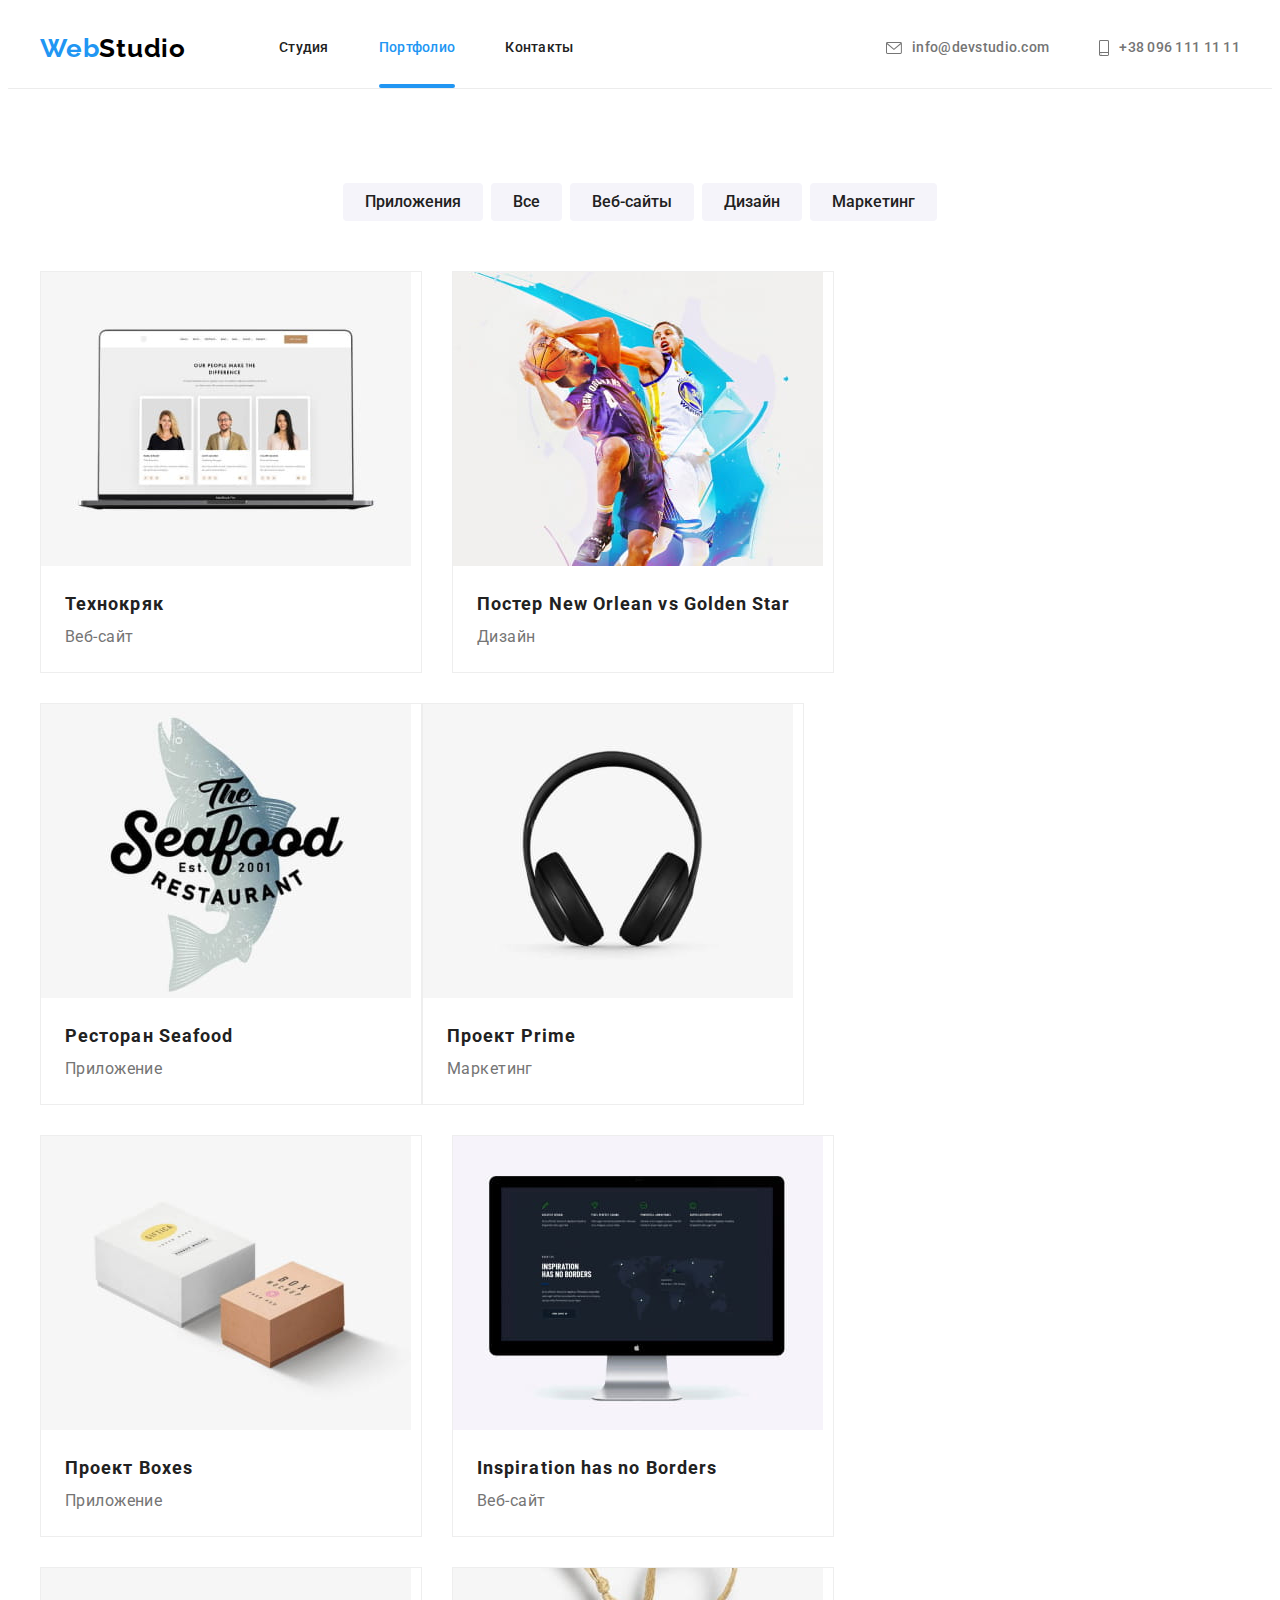
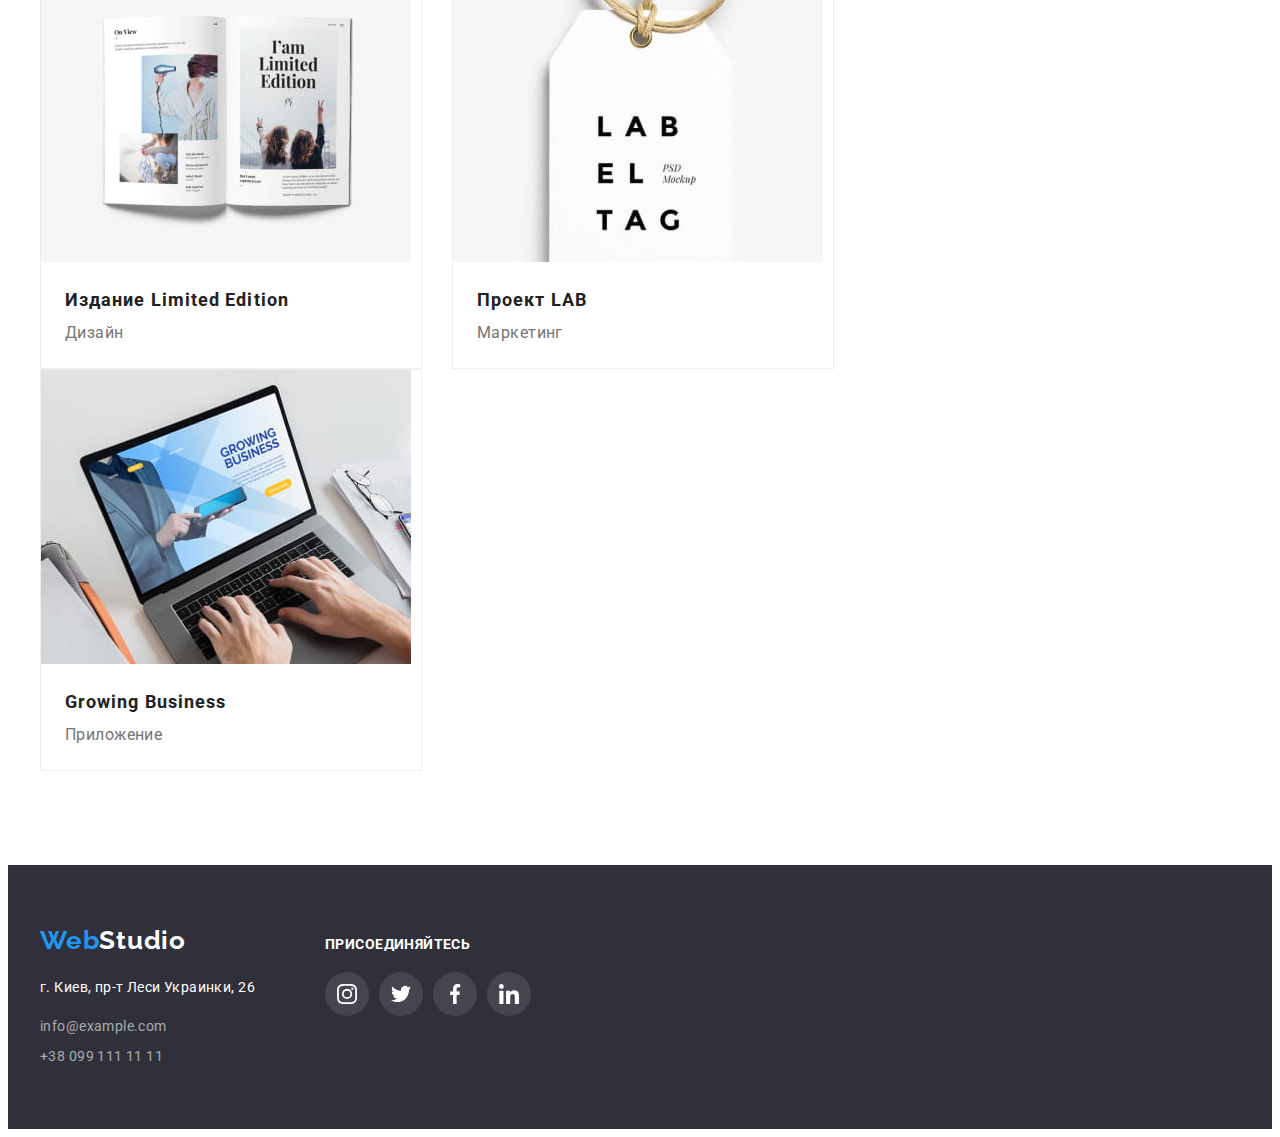
==== portfolio.html @ e9db3003 "modal" ====
<!DOCTYPE html>
<html lang="ru">
<head>
    <meta charset="UTF-8">
    <meta http-equiv="X-UA-Compatible" content="IE=edge">
    <meta name="viewport" content="width=device-width, initial-scale=1.0">
    <title>Портфолио</title>
    <link rel="stylesheet" href="https://cdnjs.cloudflare.com/ajax/libs/modern-normalize/1.0.0/modern-normalize.min.css"
        integrity="sha512-ISS7cAi1PEhQ8jnbJpJZMd29NlhNj4AWYyLOSp2CE/CsHxTCu+r+t0D2yoJudVrd0/8fTVPUVDzY5Tvli75u/g=="
        crossorigin="anonymous" />
    <link rel="preconnect" href="https://fonts.gstatic.com">
    <link href="https://fonts.googleapis.com/css2?family=Raleway:wght@700&family=Roboto:wght@400;500;700;900&display=swap"
        rel="stylesheet">
    <link rel="stylesheet" href="./css/styles.css">
</head>
<body>
    <!-- Шапка -->
    <header class="border">
        <div class="container flex">
            <a class="logo link" href="./index.html"><span class="logo-first">Web</span><span
                    class="logo-second">Studio</span></a>
            <nav class="pagination">
                <ul class="pagination-list list flex">
                    <li class="pagination-list-item">
                        <a class="pagination-link link" href="./index.html">Студия</a>
                    </li>
                    <li class="pagination-list-item">
                        <a class="pagination-link link current" href="./portfolio.html">Портфолио</a>
                    </li>
                    <li class="pagination-list-item">
                        <a class="pagination-link link" href="">Контакты</a>
                    </li>
                </ul>
            </nav>
            <a class="header-link-mail link flex" href="mailto:info@devstudio.com">
                <svg class="icon-mail" width="16px" height="12px">
                    <use href="./images/icons.svg#icon-envelope">
                    </use>
                </svg>info@devstudio.com</a>
            <a class="header-link-phone link flex" href="tel:+380961111111">
                <svg class="icon-phone" width="10px" height="16px">
                    <use href="./images/icons.svg#icon-smartphone">
                    </use>
                </svg>+38 096 111 11 11</a>
        </div>
    </header>
    <!-- Уникальный контент -->
    <main>
    <section class="gallery">
        <div class="container">
       <h1 class="visually-hidden">Портфолио</h1>
       <!-- Кнопки фильтра -->
       <ul class="buttons-list list flex">
           <li class="buttons-list-item"><button class="gallery-btn btn" type="button">Приложения</button></li>
           <li class="buttons-list-item"><button class="gallery-btn btn" type="button">Все</button></li>
           <li class="buttons-list-item"><button class="gallery-btn btn" type="button">Веб-сайты</button></li>
           <li class="buttons-list-item"><button class="gallery-btn btn" type="button">Дизайн</button></li>
           <li class="buttons-list-item"><button class="gallery-btn btn" type="button">Маркетинг</button></li>
       </ul>
       <!-- Галерея работ -->
       <ul class="gallery-list list flex">
           <li class="gallery-list-item">
               <div class="gallery-text-img">
                   <img src="./images/portfolio/img1.jpg" alt="изображение странички сайта на мониторе ноутбука" width="370" height="294">
                   <div class="gallery-overlay">
                       <p class="gallery-text-item">Технокряк это современная площадка распространения коронавируса. Компании используют эту платформу для цифрового
                    шпионажа и атак на защищённые серверa конкурентов.</p>
                   </div>
               </div>
               <div class="gallery-list-item-text">
               <h2 class="gallery-list-title title">Технокряк</h2>
               <p class="text">Веб-сайт</p>
            </div>
           </li>
           <li class="gallery-list-item">
                <div class="gallery-text-img">
               <img src="./images/portfolio/img2.jpg" alt="постер с двумя баскетболистами в прыжке" width="370" height="294">
               <div class="gallery-overlay">
                       <p class="gallery-text-item">Технокряк это современная площадка распространения коронавируса. Компании используют эту платформу для цифрового
                    шпионажа и атак на защищённые серверa конкурентов.</p>
                    </div>
                    </div>
               <div class="gallery-list-item-text">
               <h2 class="gallery-list-title title">Постер New Orlean vs Golden Star</h2>
               <p class="text">Дизайн</p>
               </div>
           </li>
           <li class="gallery-list-item">
                <div class="gallery-text-img">
               <img src="./images/portfolio/img3.jpg" alt="логотип ресторана" width="370" height="294">
               <div class="gallery-overlay">
                       <p class="gallery-text-item">Технокряк это современная площадка распространения коронавируса. Компании используют эту платформу для цифрового
                    шпионажа и атак на защищённые серверa конкурентов.</p>
                    </div>
                    </div>
               <div class="gallery-list-item-text">
               <h2 class="gallery-list-title title">Ресторан Seafood</h2>
               <p class="text">Приложение</p>
               </div>
           </li>
           <li class="gallery-list-item">
                <div class="gallery-text-img">
               <img src="./images/portfolio/img4.jpg" alt="студийные наушники" width="370" height="294">
               <div class="gallery-overlay">
                       <p class="gallery-text-item">Технокряк это современная площадка распространения коронавируса. Компании используют эту платформу для цифрового
                    шпионажа и атак на защищённые серверa конкурентов.</p>
                    </div>
                    </div>
               <div class="gallery-list-item-text">
               <h2 class="gallery-list-title title">Проект Prime</h2>
               <p class="text">Маркетинг</p>
               </div>
           </li>
           <li class="gallery-list-item">
                <div class="gallery-text-img">
               <img src="./images/portfolio/img5.jpg" alt="две коробки - белая и светло-коричневая" width="370" height="294">
               <div class="gallery-overlay">
                       <p class="gallery-text-item">Технокряк это современная площадка распространения коронавируса. Компании используют эту платформу для цифрового
                    шпионажа и атак на защищённые серверa конкурентов.</p>
                    </div>
                    </div>
               <div class="gallery-list-item-text">
               <h2 class="gallery-list-title title">Проект Boxes</h2>
               <p class="text">Приложение</p>
               </div>
           </li>
           <li class="gallery-list-item">
                <div class="gallery-text-img">
               <img src="./images/portfolio/img6.jpg" alt="страничка сайта на экране монитора" width="370" height="294">
               <div class="gallery-overlay">
                       <p class="gallery-text-item">Технокряк это современная площадка распространения коронавируса. Компании используют эту платформу для цифрового
                    шпионажа и атак на защищённые серверa конкурентов.</p>
                    </div>
                    </div>
               <div class="gallery-list-item-text">
               <h2 class="gallery-list-title title" lang="en">Inspiration has no Borders</h2>
               <p class="text">Веб-сайт</p>
               </div>
           </li>
           <li class="gallery-list-item">
                <div class="gallery-text-img">
               <img src="./images/portfolio/img7.jpg" alt="разворот книги" width="370" height="294">
               <div class="gallery-overlay">
                       <p class="gallery-text-item">Технокряк это современная площадка распространения коронавируса. Компании используют эту платформу для цифрового
                    шпионажа и атак на защищённые серверa конкурентов.</p>
                    </div>
                    </div>
               <div class="gallery-list-item-text">
               <h2 class="gallery-list-title title">Издание Limited Edition</h2>
               <p class="text">Дизайн</p>
               </div>
           </li>
           <li class="gallery-list-item">
                <div class="gallery-text-img">
               <img src="./images/portfolio/img8.jpg" alt="бирка на веревке" width="370" height="294">
               <div class="gallery-overlay">
                       <p class="gallery-text-item">Технокряк это современная площадка распространения коронавируса. Компании используют эту платформу для цифрового
                    шпионажа и атак на защищённые серверa конкурентов.</p>
                    </div>
                    </div>
               <div class="gallery-list-item-text">
               <h2 class="gallery-list-title title">Проект LAB</h2>
               <p class="text">Маркетинг</p>
           </div>
           </li>
           <li class="gallery-list-item">
                <div class="gallery-text-img">
               <img src="./images/portfolio/img9.jpg" alt="человек работает за ноутбуком" width="370" height="294">
               <div class="gallery-overlay">
                       <p class="gallery-text-item">Технокряк это современная площадка распространения коронавируса. Компании используют эту платформу для цифрового
                    шпионажа и атак на защищённые серверa конкурентов.</p>
                    </div>
                    </div>
               <div class="gallery-list-item-text">
               <h2 class="gallery-list-title title" lang="en">Growing Business</h2>
               <p class="text">Приложение</p>
               </div>
           </li>
       </ul>
    </div>
    </section>
    </main>
    <!-- Футер -->
    <footer class="footer">
        <div class="container">
            <div class="footer-flex flex">
                <div class="left">
                    <a class="logo-down link" href="./index.html"><span class="logo-end-first">Web</span><span
                            class="logo-end-second">Studio</span></a>
                    <address>
                        <ul class="adress-list list">
                            <li class="item map-item"><a class="adress-map-link link"
                                    href="https://goo.gl/maps/PGJLxn3vR8UXmiXZ6" target="blanc" rel="noopener noreferrer">г.
                                    Киев, пр-т Леси Украинки, 26</a></li>
                            <li class="item mail-item"><a class="adress-mail-link link"
                                    href="mailto:info@example.com">info@example.com</a></li>
                            <li class="item phone-item"><a class="adress-phone-link link" href="tel:+380991111111">+38 099
                                    111 11 11</a></li>
                        </ul>
                    </address>
                </div>
                <div class="right">
                    <p class="footer-text text">присоединяйтесь</p>
                    <ul class="footer-s-list list flex">
                        <li class="footer-s-list-item">
                            <a class="footer-s-link link flex" href="">
                                <svg class="footer-s-link-icon" width="20px" height="20px">
                                    <use href="./images/icons.svg#icon-insta"></use>
                                </svg>
                            </a>
                        </li>
                        <li class="footer-s-list-item">
                            <a class="footer-s-link link flex" href="">
                                <svg class="footer-s-link-icon" width="20px" height="20px">
                                    <use href="./images/icons.svg#icon-twit"></use>
                                </svg>
                            </a>
                        </li>
                        <li class="footer-s-list-item">
                            <a class="footer-s-link link flex" href="">
                                <svg class="footer-s-link-icon" width="20px" height="20px">
                                    <use href="./images/icons.svg#icon-fbook"></use>
                                </svg>
                            </a>
                        </li>
                        <li class="footer-s-list-item">
                            <a class="footer-s-link link flex" href="">
                                <svg class="footer-s-link-icon" width="20px" height="20px">
                                    <use href="./images/icons.svg#icon-lin"></use>
                                </svg>
                            </a>
                        </li>
                    </ul>
                </div>
            </div>
        </div>
    </footer>
</body>

</html>
---- css/styles.css ----
/* цвет основного текста #757575 */
/* белый #ffffff */
/* цвет дополнительного текста #212121 */
/* акцент #2196f3 */
/* цвет фона основной #e5e5e5 */
/* цвет фона вторичный #f5f4fa */
/* соцсети и клиенты #AFB1B8 */

/* Универсальные селекторы */
.title {
  margin-bottom: 0;
  margin-top: 0;
}
.list {
  margin-bottom: 0;
  margin-top: 0;
  padding-left: 0;

  list-style: none;
}
.link {
  text-decoration: none;
  display: inline-block;

  transition: color 250ms var(--time-transition);
}
.link:hover,
.link:focus {
  color: var(--accent-color);
}
.text {
  margin-bottom: 0;
  margin-top: 0;
}
img {
  display: block;
  max-width: 100%;
  height: auto;
}
.flex {
  display: flex;
  flex-wrap: wrap;
  align-items: center;
}
.pagination .current {
  color: var(--accent-color);
}

.pagination-link.current::after {
  content: '';
  position: absolute;
  bottom: 0;
  left: 0;

  width: 100%;
  height: 4px;
  background-color: var(--accent-color);
  border-radius: 2px;
}
.visually-hidden {
  position: absolute !important;
  clip: rect(1px 1px 1px 1px);
  clip: rect(1px, 1px, 1px, 1px);
  padding: 0 !important;
  border: 0 !important;
  height: 1px !important;
  width: 1px !important;
  overflow: hidden;
}
/* переменные */
:root {
  --primary-text-color: #757575;
  --secondary-color: #212121;
  --accent-color: #2196f3;
  --primary-bgc: #ffffff;
  --secondary-bgc: #f5f4fa;
  --icons-color: #afb1b8;
  --time-transition: cubic-bezier(0.4, 0, 0.2, 1);
}

/* inherit */
body {
  color: var(--primary-text-color);
  font-family: 'Roboto', sans-serif;
  font-style: normal;
  font-size: 14px;
  line-height: 1.71;
  letter-spacing: 0.03em;

  background-color: var(--primary-bgc);
}
.container {
  width: 1200px;
  padding-left: 15px;
  padding-right: 15px;
  margin-left: auto;
  margin-right: auto;
}
.btn {
  font-family: inherit;
}

.header-link-mail,
.header-link-phone {
  color: inherit;
}

/* logo */
.logo,
.logo-down {
  font-family: 'Raleway', sans-serif;
  font-weight: 700;
  font-size: 26px;
  line-height: 1.19;
  letter-spacing: 0.03em;
}
.logo {
  margin-right: 93px;
}
.logo-first,
.logo-end-first {
  color: var(--accent-color);
}
.logo-second {
  color: #000000;
}
.logo-end-second {
  color: var(--primary-bgc);
}
.logo-down {
  display: block;
  margin-bottom: 20px;
}

/* header */
.header-link-mail,
.header-link-phone,
.pagination-list {
  color: var(--primary-text-color);
  font-weight: 500;
  font-size: 14px;
  line-height: 1.14;
  letter-spacing: 0.02em;
}
.header-link-mail {
  margin-left: auto;
  margin-right: 50px;
}
.pagination-list-item:not(:last-child) {
  position: relative;

  margin-right: 50px;
}
.pagination-link {
  display: block;
  padding-top: 32px;
  padding-bottom: 32px;

  color: var(--secondary-color);
}
.border {
  border-bottom: 1px solid #ececec;
}

.icon-mail {
  margin-right: 10px;
  fill: currentColor;
}
.icon-phone {
  margin-right: 10px;
  fill: currentColor;
}

/* Hero */
.hero {
  min-height: 600px;
  max-width: 1600px;
  margin-left: auto;
  margin-right: auto;
  padding-top: 200px;
  padding-bottom: 200px;

  background-color: #c4c4c4;
  background-image: linear-gradient(
      to right,
      rgba(47, 48, 58, 0.4),
      rgba(47, 48, 58, 0.4)
    ),
    url(../images/hero.jpg);
  background-repeat: no-repeat;
  background-position: center;
}
.main-title {
  margin-top: 0;
  margin-bottom: 30px;

  color: var(--primary-bgc);
  font-weight: 900;
  font-size: 44px;
  line-height: 1.36;
  text-align: center;
  letter-spacing: 0.06em;
  text-transform: uppercase;
}
.hero-btn {
  margin-left: 485px;
}

.modal-submit-btn {
  margin-top: 30px;
  margin-left: 124px;
  margin-right: 124px;
  margin-bottom: 40px;
}
.hero-btn,
.modal-submit-btn {
  width: 200px;
  height: 50px;
  padding: 10px;
  border: none;

  color: var(--primary-bgc);
  font-weight: 700;
  font-size: 16px;
  line-height: 1.88;
  letter-spacing: 0.06em;
  cursor: pointer;

  background-color: var(--accent-color);
  border-radius: 4px;
}

/* Modal window */

.backdrop {
  position: fixed;
  top: 0;
  left: 0;
  width: 100%;
  height: 100%;
  z-index: 1;

  background-color: rgba(0, 0, 0, 0.2);

  opacity: 1;
  transition: opacity 250ms var(--time-transition);
}

.is-hidden {
  opacity: 0;
  pointer-events: none;
}

.is-hidden .modal {
  transform: translate(-50%, -50%) scale(0);
}

.modal {
  position: fixed;
  width: 528px;
  height: 581px;
  top: 50%;
  left: 50%;

  background-color: var(--primary-bgc);
  box-shadow: 0px 1px 3px rgba(0, 0, 0, 0.12), 0px 1px 1px rgba(0, 0, 0, 0.14),
    0px 2px 1px rgba(0, 0, 0, 0.2);
  border-radius: 4px;

  transform: translate(-50%, -50%) scale(1);
  transition: transform 250ms var(--time-transition);
}

.modal-close-btn {
  position: absolute;
  width: 30px;
  height: 30px;
  right: 8px;
  top: 8px;

  cursor: pointer;

  background-color: transparent;
  box-sizing: border-box;
  border: 1px solid rgba(0, 0, 0, 0.1);
  border-radius: 50%;
}

.close-icon {
  fill: currentColor;
  position: absolute;
  top: 50%;
  left: 50%;
  transform: translate(-50%, -50%);
}

.modal-close-btn:focus,
.modal-close-btn:hover {
  color: var(--accent-color);
  outline: transparent;
}

.modal-form {
  padding-left: 40px;
  padding-right: 40px;
}

.modal-text {
  margin: 0;
  padding-top: 40px;
  padding-left: 40px;
  padding-right: 40px;
  margin-bottom: 12px;

  color: var(--secondary-color);
  font-weight: 700;
  font-size: 20px;
  line-height: 1.15;
  text-align: center;
  letter-spacing: 0.03em;
}

.modal-label {
  display: flex;
  flex-direction: column;
  margin-bottom: 10px;

  color: var(--primary-text-color);
  font-weight: 400;
  font-size: 12px;
  line-height: 1.16;
  letter-spacing: 0.01em;
}
.modal-input-form {
  position: relative;
  margin-top: 4px;
}

.modal-input {
  width: 100%;
  padding-left: 30px;
  height: 40px;
  margin: 0;

  background-color: transparent;
  border: 1px solid rgba(33, 33, 33, 0.2);
  border-radius: 4px;
}

.modal-icon {
  position: absolute;
  top: 50%;
  left: 15px;
  transform: translateY(-50%);
}

.modal-input:focus + .modal-icon {
  fill: var(--accent-color);
}
.modal-input:focus {
  outline: transparent;
  border: 1px solid var(--accent-color);
}
textarea.modal-input {
  resize: none;
  height: 120px;

  padding-top: 12px;
  padding-bottom: 12px;
  padding-left: 16px;
  padding-right: 16px;
}

::placeholder {
  font-weight: 400;
  font-size: 12px;
  line-height: 1.16;
  letter-spacing: 0.01em;

  color: rgba(117, 117, 117, 0.5);
}

.modal-checkbox {
  -webkit-appearance: none;
  -moz-appearance: none;
  appearance: none;
}
.modal-checkbox-form {
  display: flex;
  align-items: center;
  justify-content: center;
}

.modal-checkbox-text {
  display: inline-block;
}
.modal-checkbox-link {
  color: var(--accent-color);
}

.modal-icon-checkbox {
  margin-right: 7px;
  fill: transparent;
  border-radius: 2px;
  border: 2px solid #000;
}

.modal-checkbox:checked + .modal-icon-checkbox {
  background-color: var(--accent-color);
  fill: var(--primary-bgc);
  border: transparent;
}
/* Features */
.features {
  padding-top: 94px;
}
.features-icons {
  width: 270px;
  height: 120px;
  justify-content: center;
  margin-bottom: 30px;

  background-color: #f5f4fa;
  border-radius: 4px;
}
.features-list-title {
  margin-bottom: 10px;

  color: var(--secondary-color);
  font-weight: 700;
  font-size: 14px;
  line-height: 1.14;
  letter-spacing: 0.03em;
  text-transform: uppercase;
}
.features-list-item {
  width: calc((100% - 3 * 30px) / 4);
}
.features-list-item:not(:last-child) {
  margin-right: 30px;
}

/* Projects */
.projects {
  padding-top: 94px;
  padding-bottom: 94px;
}
.projects-title,
.team-title,
.clients-title {
  margin-bottom: 50px;

  color: var(--secondary-color);
  font-weight: 700;
  font-size: 36px;
  line-height: 1.17;
  text-align: center;
  letter-spacing: 0.03em;
}
.projects-list-item {
  position: relative;
  width: calc((100% - 2 * 30px) / 3);
}
.projects-list-item:not(:last-child) {
  margin-right: 30px;
}

.projects-list-text {
  position: absolute;
  top: 100%;
  transform: translateY(-100%);

  width: 370px;
  height: 70px;
  display: flex;
  align-items: center;
  justify-content: center;

  color: var(--primary-bgc);
  font-size: 14px;
  line-height: 1.14;
  letter-spacing: 0.03em;
  text-transform: uppercase;

  background-color: rgba(47, 48, 58, 0.8);
}
/* Team */
.team {
  padding-bottom: 94px;
  padding-top: 94px;

  font-weight: 400;
  font-size: 16px;
  line-height: 1.19;
  text-align: center;

  background-color: var(--secondary-bgc);
}
.team-list-item {
  width: calc((100% - 3 * 30px) / 4);

  background-color: var(--primary-bgc);
  box-shadow: 0px 1px 3px rgba(0, 0, 0, 0.12), 0px 1px 1px rgba(0, 0, 0, 0.14),
    0px 2px 1px rgba(0, 0, 0, 0.2);
  border-radius: 0px 0px 4px 4px;
}
.team-list-item:not(:last-child) {
  margin-right: 30px;
}
.team-list-title {
  color: var(--secondary-color);
  font-weight: 500;
  font-size: 16px;
  letter-spacing: 0.03em;
}
.team-list-item-text {
  padding-top: 30px;
  padding-bottom: 16px;
  padding-left: auto;
  padding-right: auto;
}

.s-list {
  padding-bottom: 30px;
  margin-left: 32px;
  margin-right: 32px;
}

.s-link {
  justify-content: center;
  width: 44px;
  height: 44px;

  color: var(--icons-color);

  background-color: var(--primary-bgc);
  border-radius: 50%;

  transition: background-color 250ms var(--time-transition),
    color 250ms var(--time-transition);
}

.s-list-item:not(:last-child) {
  margin-right: 10px;
}
.s-icon {
  fill: currentColor;
}

.s-link:hover,
.s-link:focus {
  background-color: var(--accent-color);
  color: var(--primary-bgc);
}

/* Clients */
.clients {
  padding-top: 94px;
  padding-bottom: 94px;
}

.clients-link {
  justify-content: center;
  width: 170px;
  height: 92px;

  color: var(--icons-color);

  border: 1px solid var(--icons-color);
  border-radius: 4px;

  transition: border 250ms var(--time-transition),
    color 250ms var(--time-transition);
}

.clients-list-item:not(:last-child) {
  margin-right: 30px;
}

.clients-link:hover,
.clients-link:focus {
  border: 1px solid var(--accent-color);
}

.clients-icon {
  fill: currentColor;
}

/* Footer */
.footer {
  padding-top: 60px;
  padding-bottom: 60px;

  background-color: #2f303a;
}
.adress-list > .item {
  font-style: normal;
  font-weight: 400;
  font-size: 14px;
  line-height: 1.71;
}
.map-item {
  margin-bottom: 15px;
}
.mail-item {
  margin-bottom: 6px;
}
.adress-map-link {
  color: var(--primary-bgc);
}
.adress-mail-link,
.adress-phone-link {
  color: rgba(255, 255, 255, 0.6);
}

.footer-flex {
  align-items: baseline;
}

.left {
  margin-right: 70px;
}

.footer-text {
  margin-bottom: 20px;

  color: var(--primary-bgc);
  font-weight: 700;
  font-size: 14px;
  line-height: 16px;
  letter-spacing: 1.14;
  text-transform: uppercase;
}

.footer-s-list-item:not(:last-child) {
  margin-right: 10px;
}

.footer-s-link {
  align-content: ;
  justify-content: center;
  width: 44px;
  height: 44px;

  color: var(--primary-bgc);

  background-color: rgba(255, 255, 255, 0.1);
  border-radius: 50%;

  transition: background-color 250ms var(--time-transition);
}

.footer-s-link:hover,
.footer-s-link:focus {
  background-color: var(--accent-color);
  color: var(--primary-bgc);
}

.footer-s-link-icon {
  fill: currentColor;
}

/* ПОРТФОЛИО */
.gallery {
  padding-top: 94px;

  font-size: 16px;
  line-height: 1.88;
}
.gallery-list-title {
  color: var(--secondary-color);
  font-weight: 700;
  font-size: 18px;
  line-height: 2;
  letter-spacing: 0.06em;
}
/* Buttons */
.gallery-btn {
  padding: 6px 22px;

  color: var(--secondary-color);
  font-weight: 500;
  font-size: 16px;
  line-height: 1.63;

  background-color: var(--secondary-bgc);
  border: none;
  border-radius: 4px;

  transition: color 250ms var(--time-transition),
    background-color 250ms var(--time-transition),
    box-shadow 250ms var(--time-transition);
}
.gallery-btn:hover,
.gallery-btn:focus {
  color: var(--primary-bgc);

  background-color: var(--accent-color);
  box-shadow: 0px 3px 1px rgba(0, 0, 0, 0.1), 0px 1px 2px rgba(0, 0, 0, 0.08),
    0px 2px 2px rgba(0, 0, 0, 0.12);
}

/* Gallery */
.buttons-list {
  justify-content: center;
  margin-bottom: 50px;
}
.buttons-list .buttons-list-item:not(:last-child) {
  margin-right: 8px;
}
.gallery-list {
  padding-bottom: 94px;
}
.gallery-list-item {
  width: calc((100% - 2 * 30px) / 3);

  border: 1px solid #eeeeee;

  transition: box-shadow 250ms var(--time-transition);
}
.gallery-list-item:hover,
.gallery-list-item:focus {
  box-shadow: 0px 1px 1px rgba(0, 0, 0, 0.12), 0px 4px 4px rgba(0, 0, 0, 0.06),
    1px 4px 6px rgba(0, 0, 0, 0.16);
}
.gallery-list-item:not(:nth-child(3n)) {
  margin-right: 30px;
}
.gallery-list-item:not(:nth-last-child(-n + 3)) {
  margin-bottom: 30px;
}
.gallery-list-item-text {
  padding-top: 20px;
  padding-bottom: 20px;
  padding-left: 24px;
  padding-right: 24px;
}

.gallery-text-img {
  position: relative;
  overflow: hidden;
}

.gallery-list-item:hover .gallery-overlay,
.gallery-list-item:focus .gallery-overlay {
  transform: translateY(0);
}

.gallery-overlay {
  position: absolute;
  bottom: 0;

  width: 100%;
  height: 100%;

  color: var(--primary-bgc);
  font-size: 18px;
  line-height: 1.56;

  background-color: rgba(33, 150, 243, 0.9);
  transform: translateY(100%);

  transition: transform 250ms var(--time-transition);
}

.gallery-text-item {
  margin: 0;
  padding-left: 24px;
  padding-right: 24px;
  padding-top: 63px;
  padding-bottom: 63px;
}
/* section * {
  outline: 1px solid tomato;
} */
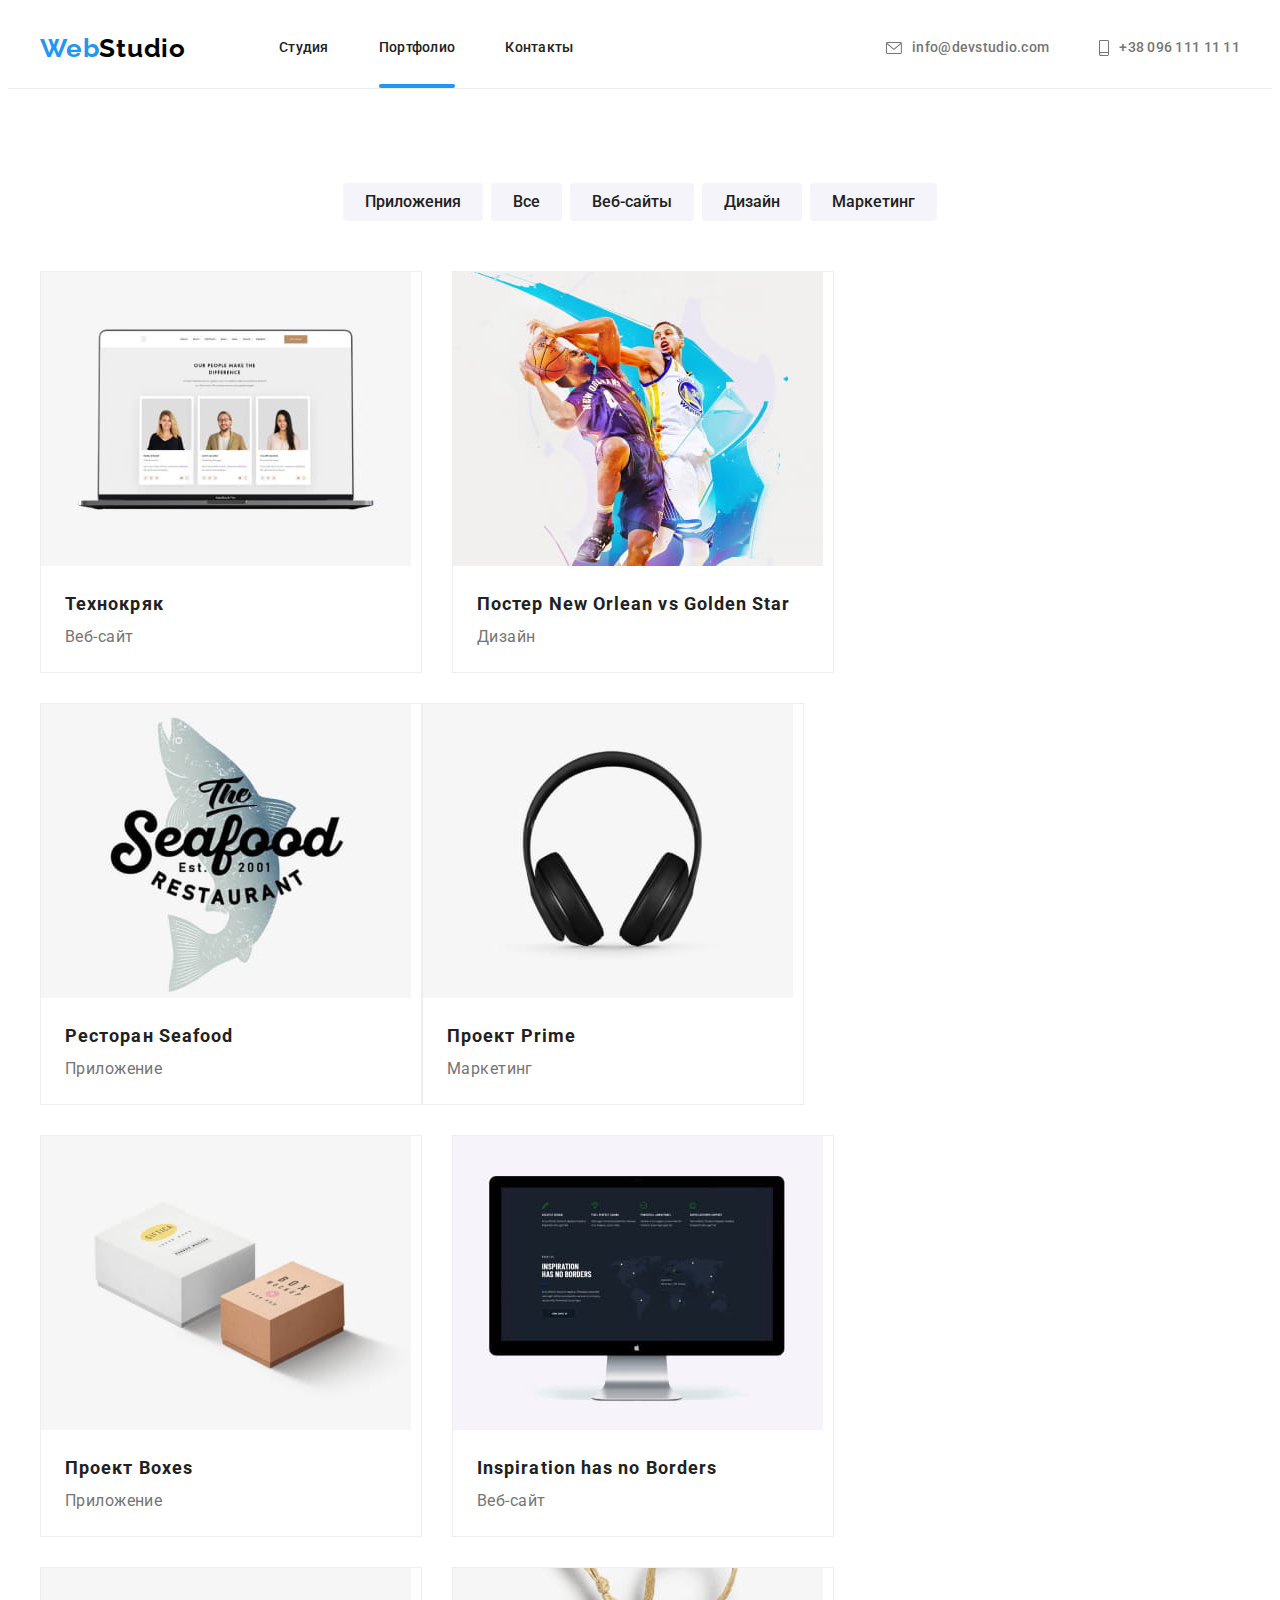
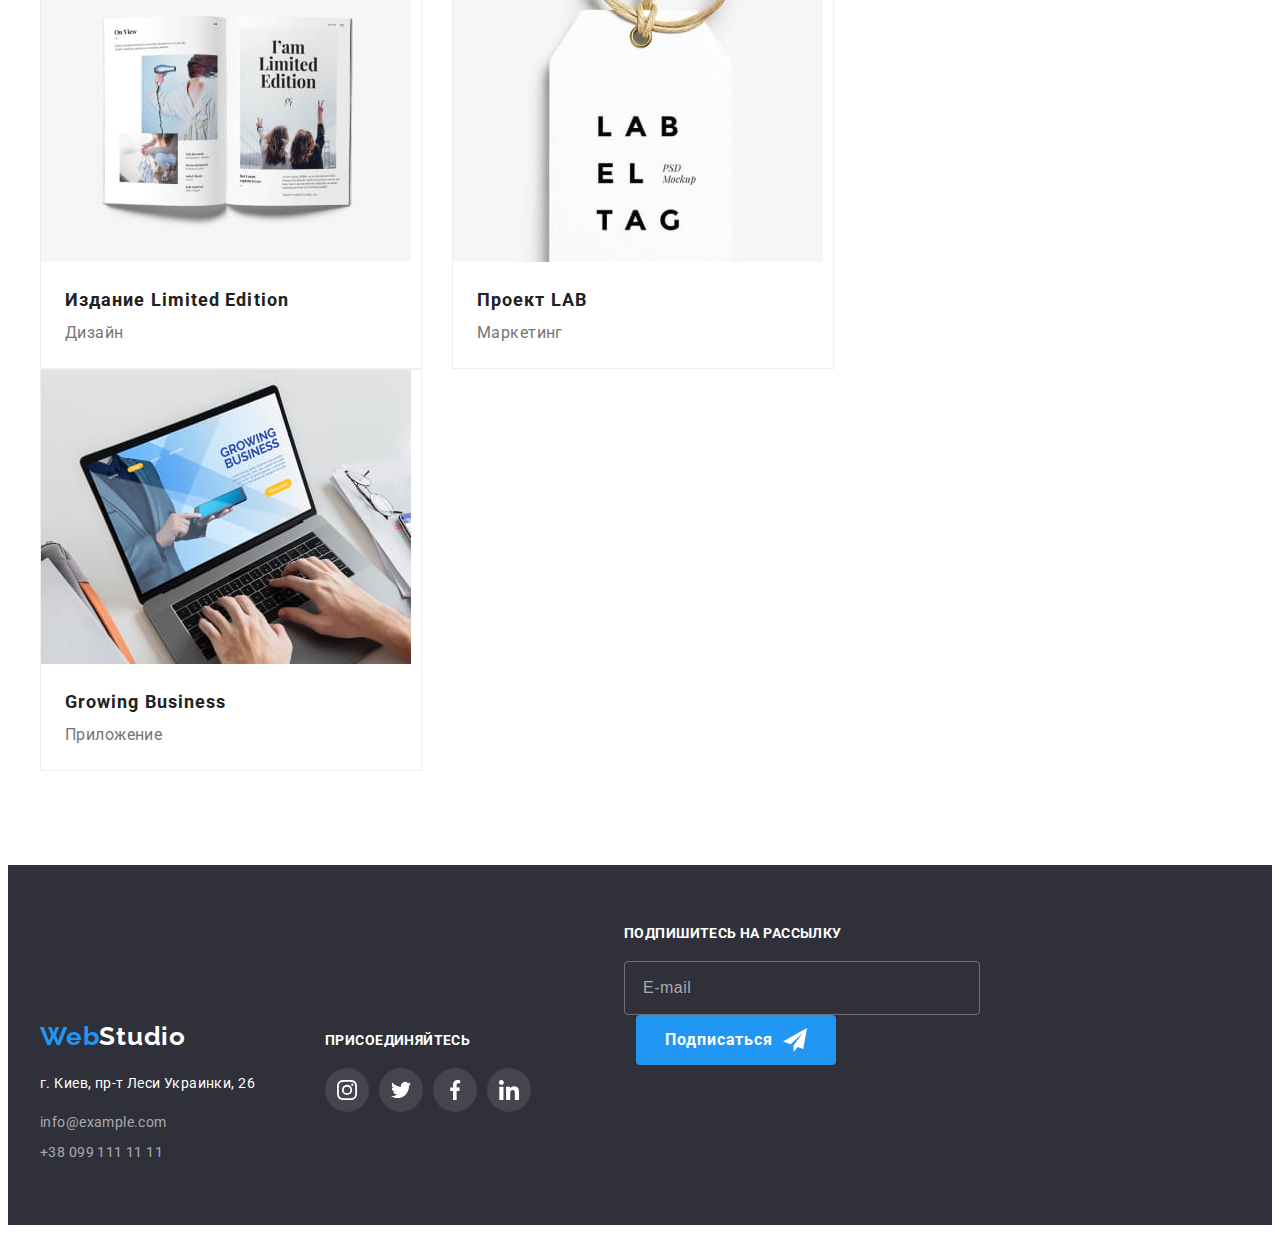
==== commit 6287255e: "footer" ====
--- a/portfolio.html
+++ b/portfolio.html
@@ -199,7 +199,7 @@
                         </ul>
                     </address>
                 </div>
-                <div class="right">
+                <div class="middle">
                     <p class="footer-text text">присоединяйтесь</p>
                     <ul class="footer-s-list list flex">
                         <li class="footer-s-list-item">
@@ -231,6 +231,19 @@
                             </a>
                         </li>
                     </ul>
+                </div>
+                <div class="right">
+                    <form class="footer-form">
+                        <p class="footer-text text">подпишитесь на рассылку</p>
+                        <label class="footer-label label">
+                            <input class="footer-input" type="email" name="email" placeholder="E-mail">
+                        </label>
+                        <button class="footer-submit-btn btn" type="submit">Подписаться
+                            <svg class="footer-icon-send" width="24px" height="24px">
+                                <use href="./images/icons.svg#icon-send"></use>
+                            </svg>
+                        </button>
+                    </form>
                 </div>
             </div>
         </div>
--- a/css/styles.css
+++ b/css/styles.css
@@ -41,6 +41,8 @@
   display: flex;
   flex-wrap: wrap;
   align-items: center;
+}
+
 }
 .pagination .current {
   color: var(--accent-color);
@@ -213,10 +215,14 @@
   margin-bottom: 40px;
 }
 .hero-btn,
-.modal-submit-btn {
+.modal-submit-btn,
+.footer-submit-btn {
   width: 200px;
   height: 50px;
-  padding: 10px;
+  padding-top: 10px;
+  padding-bottom: 10px;
+  padding-left: 0;
+  padding-right: 0;
   border: none;
 
   color: var(--primary-bgc);
@@ -284,6 +290,9 @@
   box-sizing: border-box;
   border: 1px solid rgba(0, 0, 0, 0.1);
   border-radius: 50%;
+
+  transition: outline 250ms var(--time-transition),
+  color 250ms var(--time-transition);
 }
 
 .close-icon {
@@ -345,6 +354,9 @@
   background-color: transparent;
   border: 1px solid rgba(33, 33, 33, 0.2);
   border-radius: 4px;
+
+  transition: outline 250ms var(--time-transition),
+  border 250ms var(--time-transition);
 }
 
 .modal-icon {
@@ -352,6 +364,9 @@
   top: 50%;
   left: 15px;
   transform: translateY(-50%);
+  fill: #000;
+
+  transition: fill 250ms var(--time-transition);
 }
 
 .modal-input:focus + .modal-icon {
@@ -371,7 +386,7 @@
   padding-right: 16px;
 }
 
-::placeholder {
+.modal-input::placeholder {
   font-weight: 400;
   font-size: 12px;
   line-height: 1.16;
@@ -384,6 +399,7 @@
   -webkit-appearance: none;
   -moz-appearance: none;
   appearance: none;
+
 }
 .modal-checkbox-form {
   display: flex;
@@ -391,9 +407,6 @@
   justify-content: center;
 }
 
-.modal-checkbox-text {
-  display: inline-block;
-}
 .modal-checkbox-link {
   color: var(--accent-color);
 }
@@ -401,8 +414,18 @@
 .modal-icon-checkbox {
   margin-right: 7px;
   fill: transparent;
+
+  background-color: transparent;
   border-radius: 2px;
   border: 2px solid #000;
+
+  transition: background-color 250ms var(--time-transition),
+  fill 250ms var(--time-transition),
+  border 250ms var(--time-transition);
+}
+
+.modal-checkbox:focus +.modal-icon-checkbox{
+  outline: 3px solid var(--accent-color);
 }
 
 .modal-checkbox:checked + .modal-icon-checkbox {
@@ -660,6 +683,47 @@
   fill: currentColor;
 }
 
+.middle {
+  margin-right: 93px;
+}
+
+.right {
+  width: 570px;
+}
+
+.footer-input {
+  height: 50px;
+  width: 350px;
+  margin: 0;
+  background-color: transparent;
+  border: 1px solid rgba(255, 255, 255, 0.3);
+  border-radius: 4px;
+}
+
+.footer-input::placeholder {
+  padding-left: 16px;
+
+  font-size: 16px;
+  line-height: 1.25;
+  letter-spacing: 0.03em;
+
+  color: rgba(255, 255, 255, 0.6);
+}
+
+.footer-form {
+  display: inline-block;
+}
+.footer-submit-btn {
+  margin-left: 12px;
+  display: inline-flex;
+  justify-content: center;
+  align-items: center;
+}
+
+.footer-icon-send {
+  margin-left: 10px;
+  fill: var(--primary-bgc);
+}
 /* ПОРТФОЛИО */
 .gallery {
   padding-top: 94px;
